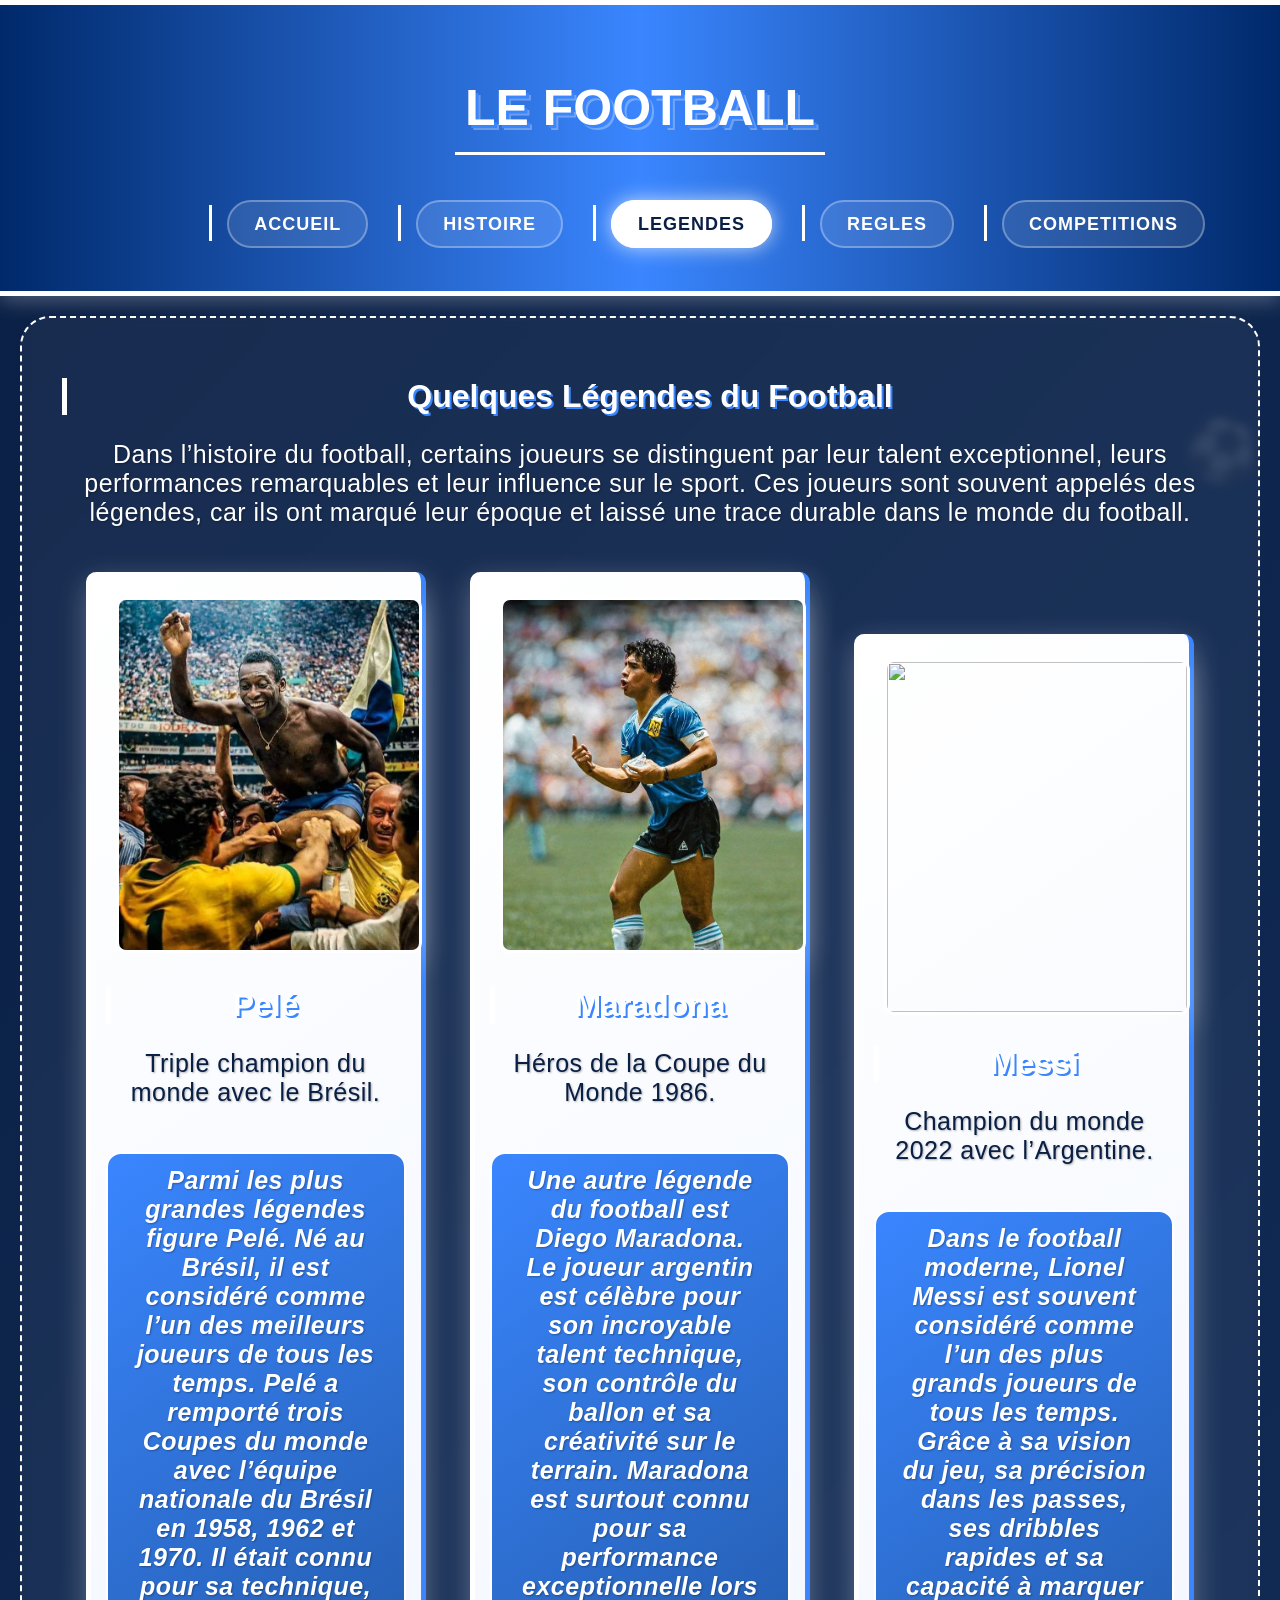
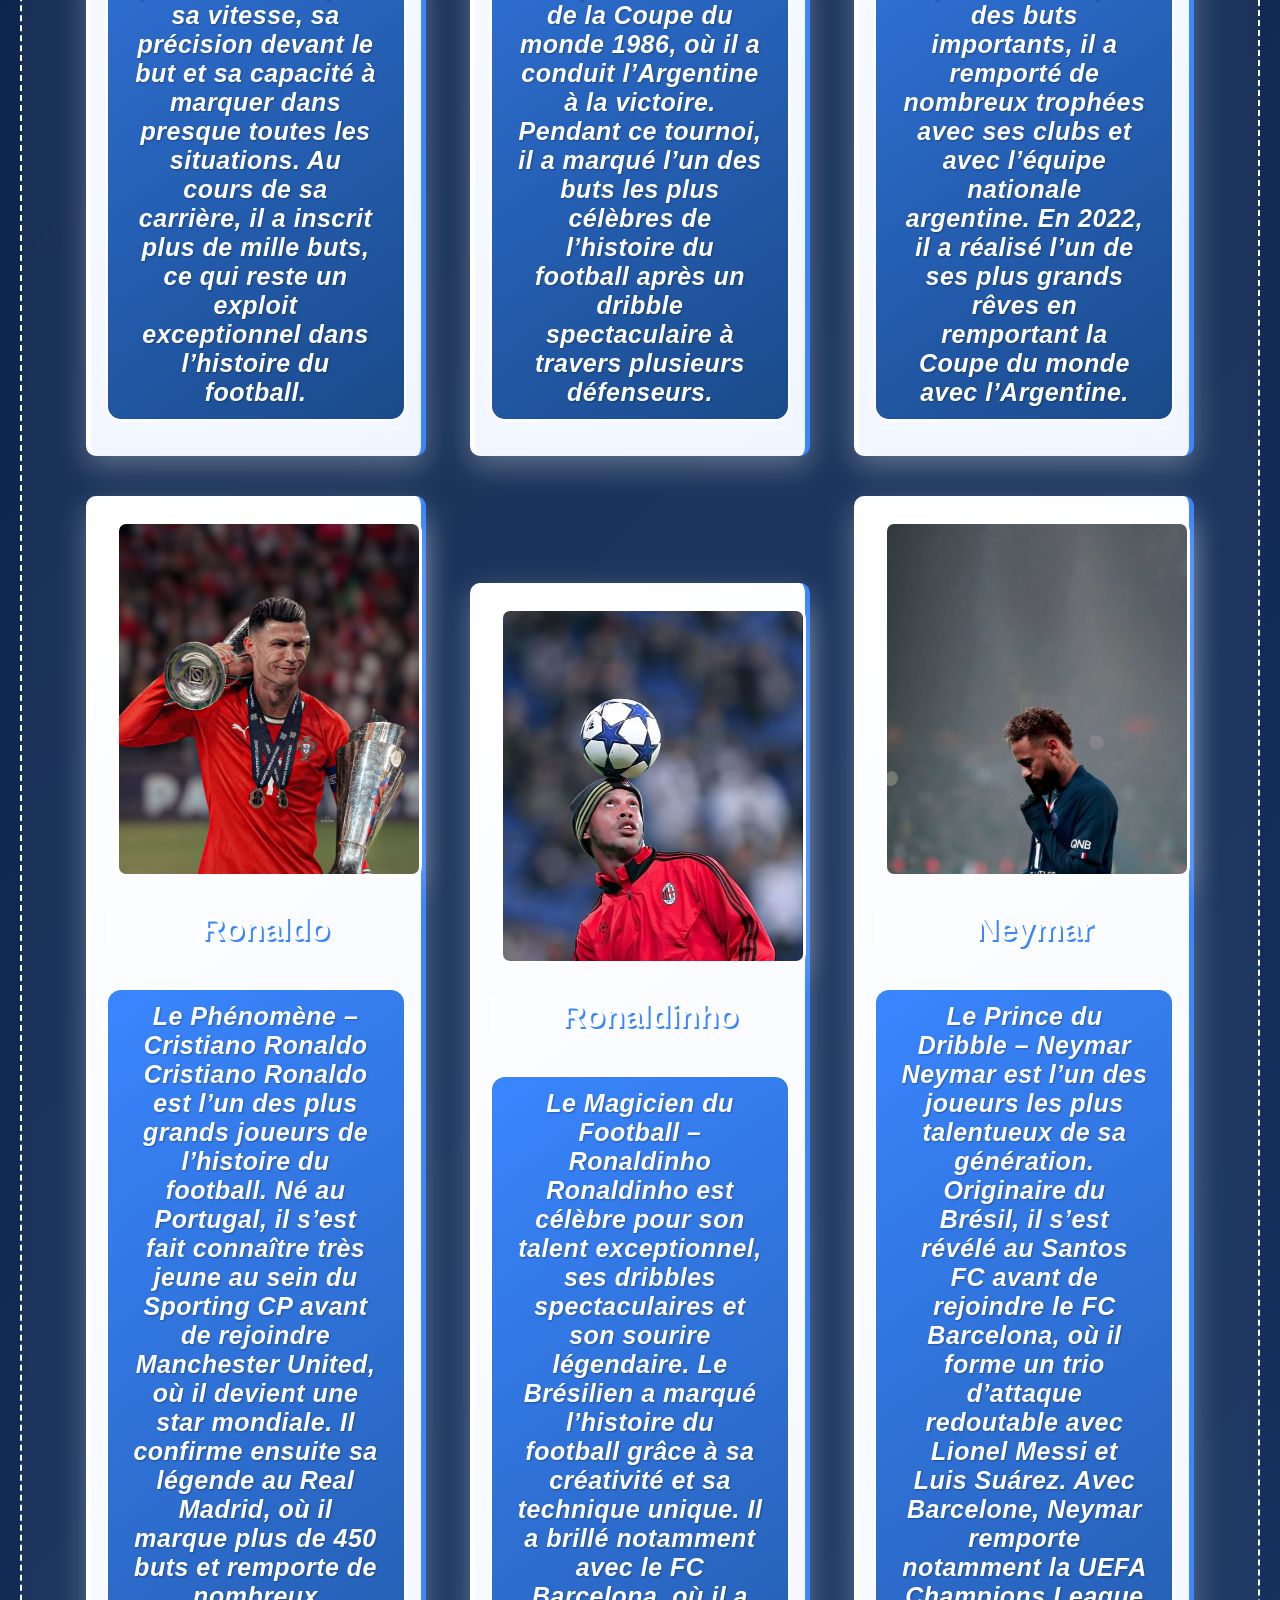
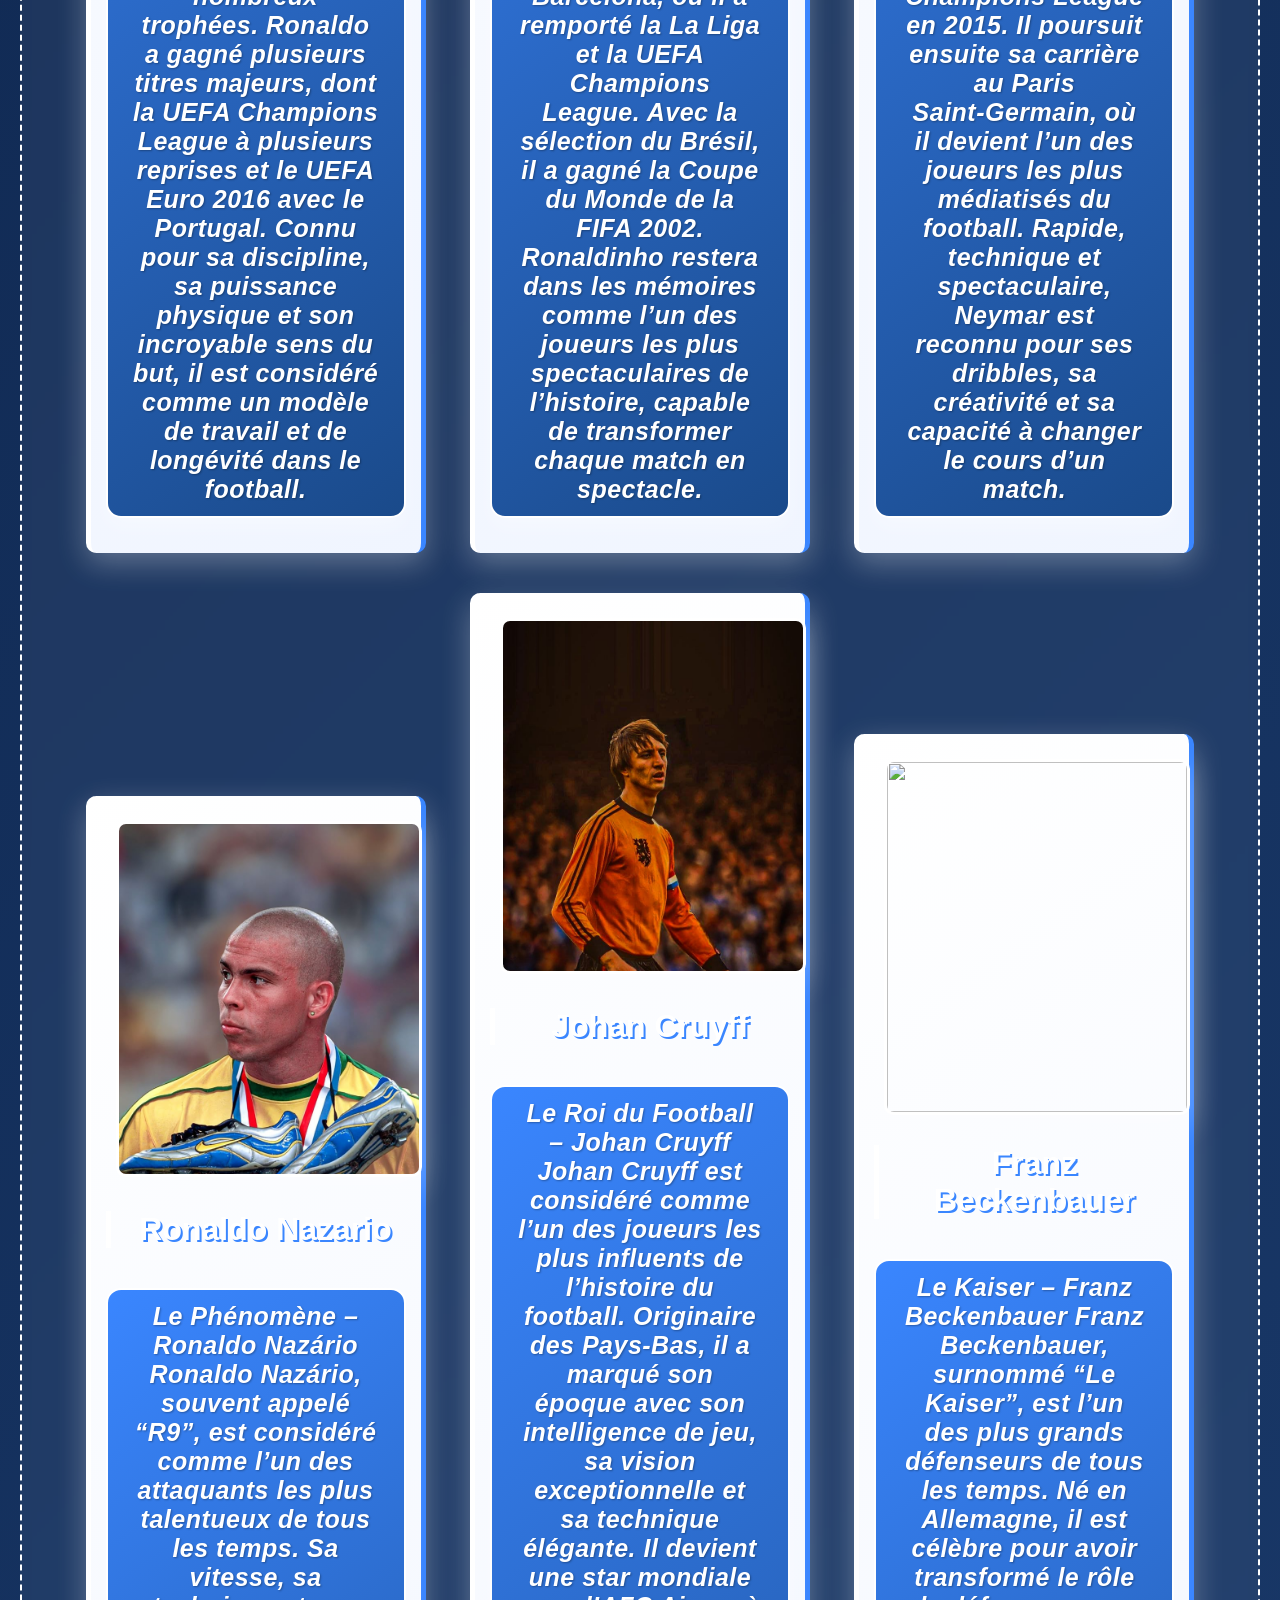
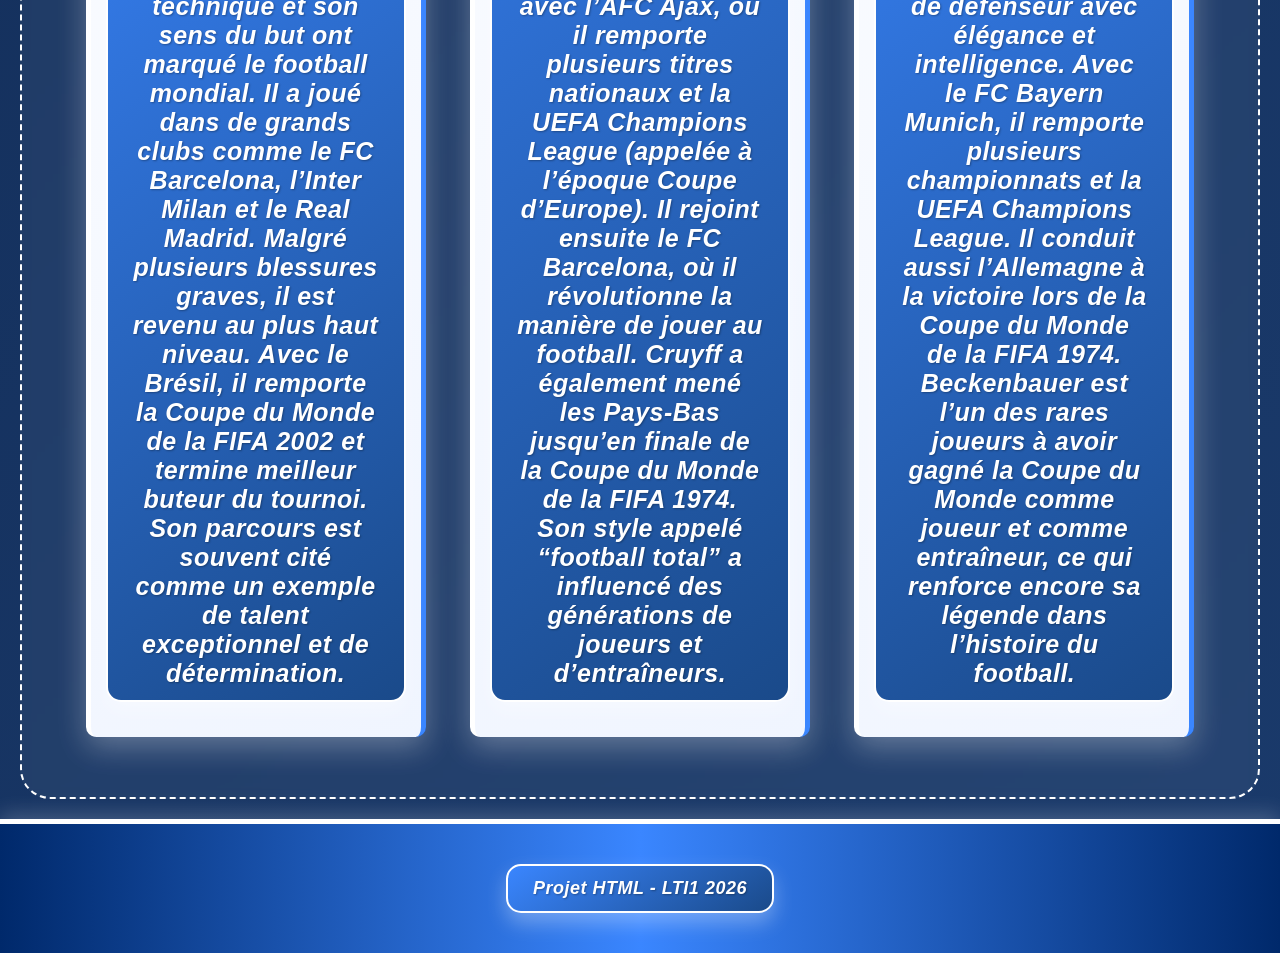
==== legendes.html @ 05b18f2e "Add files via upload" ====
<!DOCTYPE html>
<html lang="fr">
<head>
<meta charset="UTF-8">
<title> </title>
<link rel="stylesheet" href="style.css">
</head>
<body>

<header>
<h1>LE FOOTBALL </h1>
<nav>
<ul>
<li><a href="index.html">ACCUEIL</a></li>
<li><a href="histoire.html">HISTOIRE</a></li>
<li><a href="legendes.html" class="active">LEGENDES</a></li>
<li><a href="regles.html">REGLES</a></li>
<li><a href="COMPETITIONS.html">COMPETITIONS </a></li>
</ul>
</nav>
</header>

<section>
<!DOCTYPE html>
<html>
<head>
<style>

body{
font-family:Arial;
text-align:center;
}

h1{
font-size:50px;

}

.joueur{
width:300px;
margin:20px;
padding:15px;
border-radius:10px;
display:inline-block;
}
.joueur img{
width:100%;
height:350px;
object-fit:cover;
}
img{
width:100%;
border-radius:10px;
}

</style>
</head>

<body>

<h2>Quelques Légendes du Football </h2>
<p>Dans l’histoire du football, certains joueurs se distinguent par leur talent exceptionnel, leurs performances remarquables et leur influence sur le sport. Ces joueurs sont souvent appelés des légendes, car ils ont marqué leur époque et laissé une trace durable dans le monde du football.</p>

<div class="joueur">
<img src="Pele.jpg">
<h2>Pelé</h2>
<p>Triple champion du monde avec le Brésil.</p>
<p> Parmi les plus grandes légendes figure Pelé. Né au Brésil, il est considéré comme l’un des meilleurs joueurs de tous les temps. Pelé a remporté trois Coupes du monde avec l’équipe nationale du Brésil en 1958, 1962 et 1970. Il était connu pour sa technique, sa vitesse, sa précision devant le but et sa capacité à marquer dans presque toutes les situations. Au cours de sa carrière, il a inscrit plus de mille buts, ce qui reste un exploit exceptionnel dans l’histoire du football.</p>
</div>

<div class="joueur">
<img src="téléchargement (3).jpg">
<h2>Maradona</h2>
<p>Héros de la Coupe du Monde 1986.</p>
<p>Une autre légende du football est Diego Maradona. Le joueur argentin est célèbre pour son incroyable talent technique, son contrôle du ballon et sa créativité sur le terrain. Maradona est surtout connu pour sa performance exceptionnelle lors de la Coupe du monde 1986, où il a conduit l’Argentine à la victoire. Pendant ce tournoi, il a marqué l’un des buts les plus célèbres de l’histoire du football après un dribble spectaculaire à travers plusieurs défenseurs.</p>
</div>

<div class="joueur">
<img src="Messi wallpaper.jpg">
<h2>Messi</h2>
<p>Champion du monde 2022 avec l’Argentine.</p>
<p> Dans le football moderne, Lionel Messi est souvent considéré comme l’un des plus grands joueurs de tous les temps. Grâce à sa vision du jeu, sa précision dans les passes, ses dribbles rapides et sa capacité à marquer des buts importants, il a remporté de nombreux trophées avec ses clubs et avec l’équipe nationale argentine. En 2022, il a réalisé l’un de ses plus grands rêves en remportant la Coupe du monde avec l’Argentine.</p>
</div>
<div class="joueur"> 
<img src="Second UEFA Nations League for GOAT.jpg" alt="">
<h2> Ronaldo</h2>
<p> Le Phénomène – Cristiano Ronaldo

Cristiano Ronaldo est l’un des plus grands joueurs de l’histoire du football. Né au Portugal, il s’est fait connaître très jeune au sein du Sporting CP avant de rejoindre Manchester United, où il devient une star mondiale.
Il confirme ensuite sa légende au Real Madrid, où il marque plus de 450 buts et remporte de nombreux trophées.

Ronaldo a gagné plusieurs titres majeurs, dont la UEFA Champions League à plusieurs reprises et le UEFA Euro 2016 avec le Portugal. Connu pour sa discipline, sa puissance physique et son incroyable sens du but, il est considéré comme un modèle de travail et de longévité dans le football.</p>
</div>
<div class="joueur"> 
<img src="Ronaldinho.jpg" alt="">
<h2> Ronaldinho</h2>
<p>Le Magicien du Football – Ronaldinho

Ronaldinho est célèbre pour son talent exceptionnel, ses dribbles spectaculaires et son sourire légendaire. Le Brésilien a marqué l’histoire du football grâce à sa créativité et sa technique unique.

Il a brillé notamment avec le FC Barcelona, où il a remporté la La Liga et la UEFA Champions League. Avec la sélection du Brésil, il a gagné la Coupe du Monde de la FIFA 2002.

Ronaldinho restera dans les mémoires comme l’un des joueurs les plus spectaculaires de l’histoire, capable de transformer chaque match en spectacle. </p>
</div>
<div class="joueur"> 
<img src="Neymar Jr.jpg" alt="">
<h2> Neymar</h2>
<p> Le Prince du Dribble – Neymar

Neymar est l’un des joueurs les plus talentueux de sa génération. Originaire du Brésil, il s’est révélé au Santos FC avant de rejoindre le FC Barcelona, où il forme un trio d’attaque redoutable avec Lionel Messi et Luis Suárez.

Avec Barcelone, Neymar remporte notamment la UEFA Champions League en 2015. Il poursuit ensuite sa carrière au Paris Saint‑Germain, où il devient l’un des joueurs les plus médiatisés du football.

Rapide, technique et spectaculaire, Neymar est reconnu pour ses dribbles, sa créativité et sa capacité à changer le cours d’un match. </p>
</div>
<div class="joueur"> 
<img src="Ronaldo R9 World Cup wallpaper hd.jpg" alt="">
<h2> Ronaldo Nazario</h2>
<p>Le Phénomène – Ronaldo Nazário

Ronaldo Nazário, souvent appelé “R9”, est considéré comme l’un des attaquants les plus talentueux de tous les temps. Sa vitesse, sa technique et son sens du but ont marqué le football mondial.

Il a joué dans de grands clubs comme le FC Barcelona, l’Inter Milan et le Real Madrid. Malgré plusieurs blessures graves, il est revenu au plus haut niveau.

Avec le Brésil, il remporte la Coupe du Monde de la FIFA 2002 et termine meilleur buteur du tournoi. Son parcours est souvent cité comme un exemple de talent exceptionnel et de détermination. </p>
</div>
</div>
<div class="joueur"> 
<img src="🧠.jpg" alt="">
<h2>Johan Cruyff </h2>
<p>Le Roi du Football – Johan Cruyff

Johan Cruyff est considéré comme l’un des joueurs les plus influents de l’histoire du football. Originaire des Pays-Bas, il a marqué son époque avec son intelligence de jeu, sa vision exceptionnelle et sa technique élégante.

Il devient une star mondiale avec l’AFC Ajax, où il remporte plusieurs titres nationaux et la UEFA Champions League (appelée à l’époque Coupe d’Europe). Il rejoint ensuite le FC Barcelona, où il révolutionne la manière de jouer au football.

Cruyff a également mené les Pays-Bas jusqu’en finale de la Coupe du Monde de la FIFA 1974. Son style appelé “football total” a influencé des générations de joueurs et d’entraîneurs. </p>
</div>
</div>
<div class="joueur"> 
<img src="Franz Anton Beckenbauer - defender.jpg" alt="">
<h2>Franz Beckenbauer</h2>
<p>Le Kaiser – Franz Beckenbauer

Franz Beckenbauer, surnommé “Le Kaiser”, est l’un des plus grands défenseurs de tous les temps. Né en Allemagne, il est célèbre pour avoir transformé le rôle de défenseur avec élégance et intelligence.

Avec le FC Bayern Munich, il remporte plusieurs championnats et la UEFA Champions League. Il conduit aussi l’Allemagne à la victoire lors de la Coupe du Monde de la FIFA 1974.

Beckenbauer est l’un des rares joueurs à avoir gagné la Coupe du Monde comme joueur et comme entraîneur, ce qui renforce encore sa légende dans l’histoire du football. </p>
</div>

</body>
</html>


</section>

<footer>
<p>Projet HTML - LTI1 2026</p>
</footer>

</body>
</html>
---- style.css ----
/* Style général du site */
body{
background:linear-gradient(135deg, #0a1f44 0%, #1a3a6b 100%);
margin:0;
font-family:'Poppins', Arial, Helvetica, sans-serif;
color:white;
}

/* Paragraphes */
p{
font-size:25px;
color:#ffffff;
font-weight:400;
letter-spacing:0.5px;
text-shadow:1px 1px 2px rgba(0,0,0,0.3);
}

/* Titres */
h1{
font-size:40px;
color:#ffffff;
text-align:center;
padding:10px;
text-transform:uppercase;
font-weight:800;
text-shadow:3px 3px 0px #3a86ff, 5px 5px 0px rgba(255,255,255,0.3);
border-bottom:3px solid #ffffff;
display:inline-block;
padding-bottom:15px;
margin-bottom:30px;
}

h2{
color:#ffffff;
font-size:32px;
font-weight:700;
border-left:5px solid #ffffff;
padding-left:15px;
margin:20px 0;
text-shadow:2px 2px 0px #3a86ff;
text-align: center;
}

/* Image de fond */
.Some{
background-repeat:no-repeat;
background-size:cover;
background-position:center;
border:3px solid #ffffff;
border-radius:15px;
box-shadow:0 10px 30px rgba(255,255,255,0.2);
}

/* Style joueur */
.joueur{
background:linear-gradient(145deg, #ffffff, #f0f5ff);
color:#0a1f44;
padding:20px;
border-radius:0 20px 20px 20px ;
box-shadow:0 10px 30px rgba(255,255,255,0.3);
border-left:5px solid #ffffff;
border-right:5px solid #3a86ff;
transition:all 0.3s ease;
margin-left: auto;
}

.joueur:hover{
box-shadow:0 15px 40px rgba(255,255,255,0.4);
transform:translateY(-5px);
}

.joueur p{
color:#0a1f44;
font-weight:500;
margin-left: auto;
}

/* Header */
header{
background:linear-gradient(90deg, #00296b, #3a86ff, #00296b);
padding:30px;
text-align:center;
box-shadow:0 4px 20px rgba(255,255,255,0.3);
border-bottom:5px solid #ffffff;
border-top:5px solid #ffffff;
}

/* Navigation */
nav ul{
list-style:none;
padding:0;
display:flex;
justify-content:flex-end;
flex-wrap:wrap;
margin-right:30px;
}

nav ul li{
display:inline-block;
margin:0 15px;
text-align:center;
}

nav a{
text-decoration:none;
color:white;
font-weight:bold;
padding:12px 25px;
transition:all 0.3s ease;
border-radius:30px;
background-color:rgba(255,255,255,0.1);
border:2px solid rgba(255,255,255,0.3);
font-size:18px;
letter-spacing:1px;
backdrop-filter:blur(5px);
}

/* Effet menu */


/* Page active */
.active{
background-color:#ffffff;
color:#0a1f44;
font-weight:bold;
border:2px solid #ffffff;
box-shadow:0 0 20px rgba(255,255,255,0.7);
}

/* Sections */
section{
padding:40px;
text-align:center;
border:2px dashed #ffffff;
border-radius:30px;
margin:20px;
background-color:rgba(255,255,255,0.05);
backdrop-filter:blur(5px);
}

/* Images générales */
img{
width:100%;
max-width:500px;
height:100%;
object-fit:cover;
margin:10px;
border-radius:20px;
box-shadow:0 10px 30px rgba(255,255,255,0.3);
transition:all 0.4s ease;
border:3px solid #ffffff;
}
img:hover{
transform:scale(1.08) rotate(1deg);
border:3px solid #ffffff;
box-shadow:0 20px 40px rgba(255,255,255,0.5);
}

/* Section histoire */
.histoire .contenu{
display:flex;
gap:30px;
align-items:flex-start;
justify-content:center;
flex-wrap:wrap;
}

.histoire .images{
display:flex;
flex-direction:column;
gap:15px;
}

.histoire .images img{
width:350px;
height:auto;
border:3px solid #ffffff;
}

.histoire .images img:hover{
border:3px solid #ffffff;
box-shadow:0 15px 35px rgba(255,255,255,0.5);
}

/* Texte histoire */
.histoire .texte{
max-width:800px;
line-height:1.8;
text-align:left;
padding:25px;
font-size:18px;
border:2px solid #ffffff;
border-radius:20px;
background-color:rgba(255,255,255,0.1);
backdrop-filter:blur(5px);
}

.histoire .texte p{
color:#ffffff;
margin-bottom:15px;
}
.competition{
background:linear-gradient(145deg,#ffffff,#f0f5ff);
color:#0a1f44;
padding:20px;
border-radius:20px;
box-shadow:0 10px 30px rgba(255,255,255,0.3);
margin:20px;
}
/* Vidéos */
iframe, video{
margin-top:20px;
border-radius:20px;
max-width:100%;
box-shadow:0 10px 30px rgba(255,255,255,0.3);
transition:all 0.4s ease;
}

iframe:hover, video:hover{
transform:scale(1.02);
box-shadow:0 20px 40px rgba(255,255,255,0.5);
}

/* Vidéo en arrière-plan */
#video-background{
background-repeat: no-repeat;
position:fixed;
top:0;
left:0;
width:100%;
height:100%;
overflow:hidden;
z-index:-1; 
}

#video-background video{
width:100%;
height:100%;
object-fit:cover;
border:none;
box-shadow:none;
filter:brightness(0.6) saturate(1.2);
}

#video-background::after{
content:'';
position:absolute;
top:0;
left:0;
width:100%;
height:100%;
background:linear-gradient(135deg, rgba(10,31,68,0.4), rgba(58,134,255,0.2));
pointer-events:none;
}

/* Footer */
footer{
background:linear-gradient(90deg, #00296b, #3a86ff, #00296b);
color:white;
text-align:center;
padding:20px;
margin-top:10px;
border-top:5px solid #ffffff;
border-bottom:5px solid #ffffff;
box-shadow:0 -5px 20px rgba(255,255,255,0.2);
}

footer p{
font-size:18px;
color:white;
font-weight:500;
text-shadow:1px 1px 2px rgba(0,0,0,0.3);
}

/* Style pour les textes importants */
strong, b{
color:#ffffff;
font-size:1.1em;
text-shadow:0 0 10px rgba(255,255,255,0.5);
}

/* Style pour les liens */
a{
color:#ffffff;
text-decoration:none;
border-bottom:2px solid rgba(255,255,255,0.3);
transition:all 0.3s ease;
}

a:hover{
color:#ffffff;
border-bottom:2px solid #ffffff;
text-shadow:0 0 10px white;
}

/* Style pour les listes */
ul, ol{
color:#ffffff;
font-size:20px;
line-height:1.8;
}

li{
margin:10px 0;
border-left:3px solid #ffffff;
padding-left:15px;
}

/* Style pour la signature ASUS Vivobook */
.texte:last-child, p:last-child{
font-style:italic;
color:#ffffff;
font-weight:bold;
text-align:center;
border:2px solid #ffffff;
border-radius:15px;
padding:12px 25px;
display:inline-block;
margin:20px auto;
background:linear-gradient(145deg, #3a86ff, #1a4a8a);
box-shadow:0 10px 20px rgba(255,255,255,0.3);
}

/* Éléments décoratifs blancs */
header::after{
content:'⚽';
position:absolute;
font-size:60px;
color:rgba(255,255,255,0.1);
right:20px;
top:50%;
transform:translateY(-50%);
animation:floatBall 6s ease-in-out infinite;
}

@keyframes floatBall{
0%,100%{transform:translateY(-50%) rotate(0deg);}
50%{transform:translateY(-60%) rotate(10deg);}
}

/* Responsive design */
@media (max-width:768px){
h1{font-size:32px;}
h2{font-size:24px;}
p{font-size:20px;}
section{padding:20px;margin:10px;}
nav ul{justify-content:center;}
nav ul li{margin:5px;}
nav a{padding:8px 15px;font-size:14px;}
}
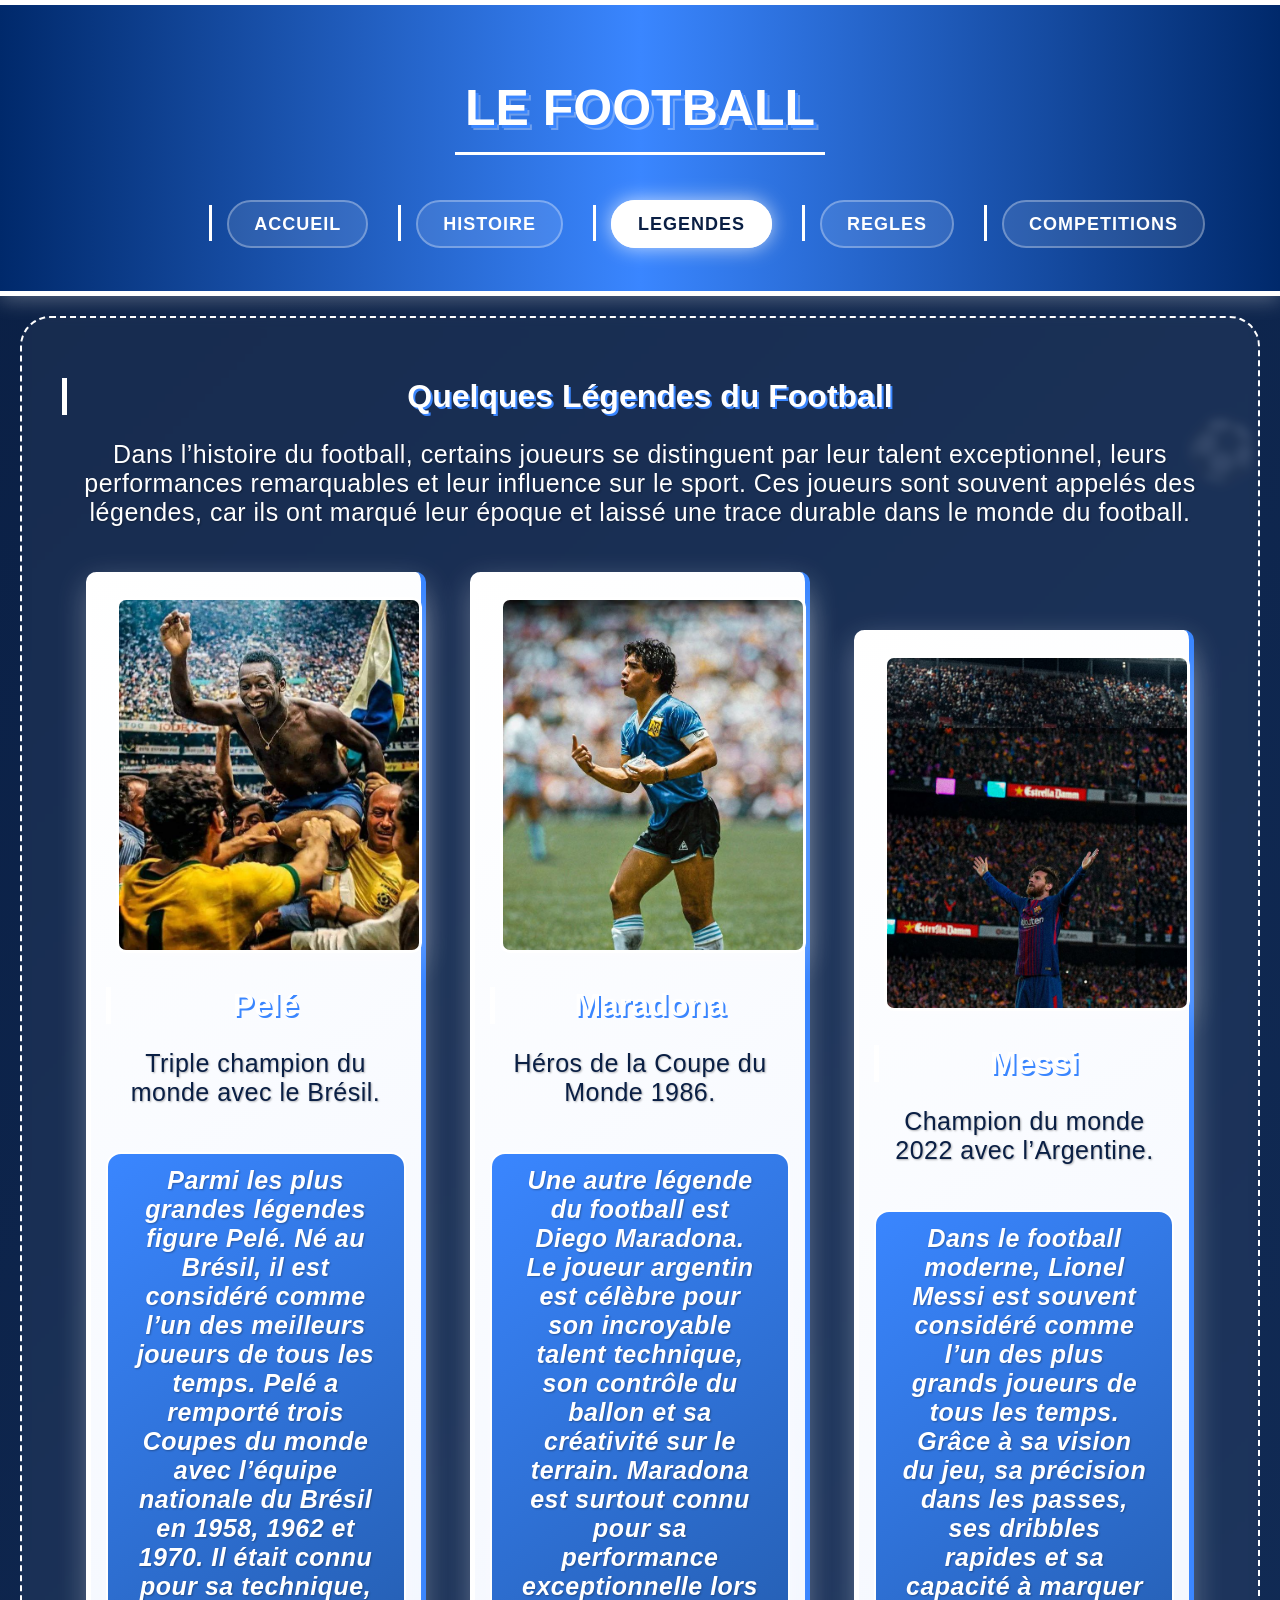
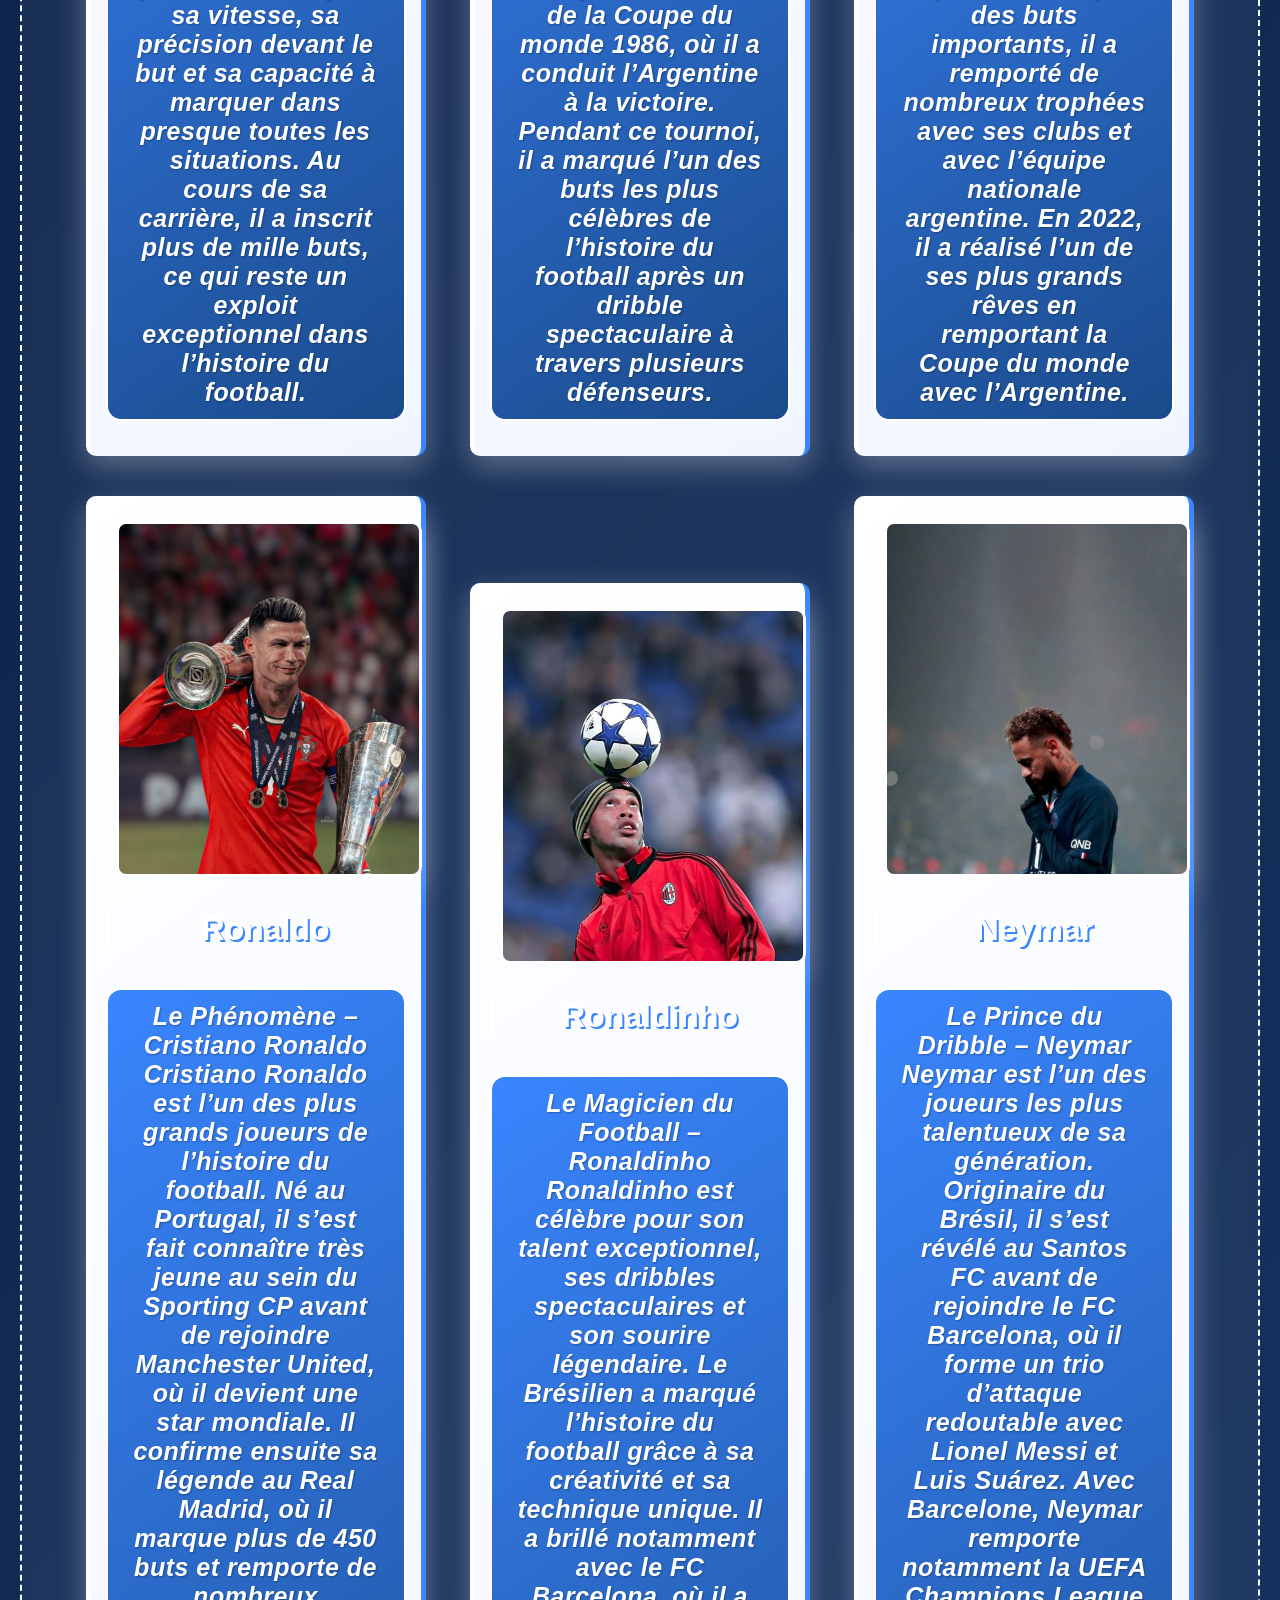
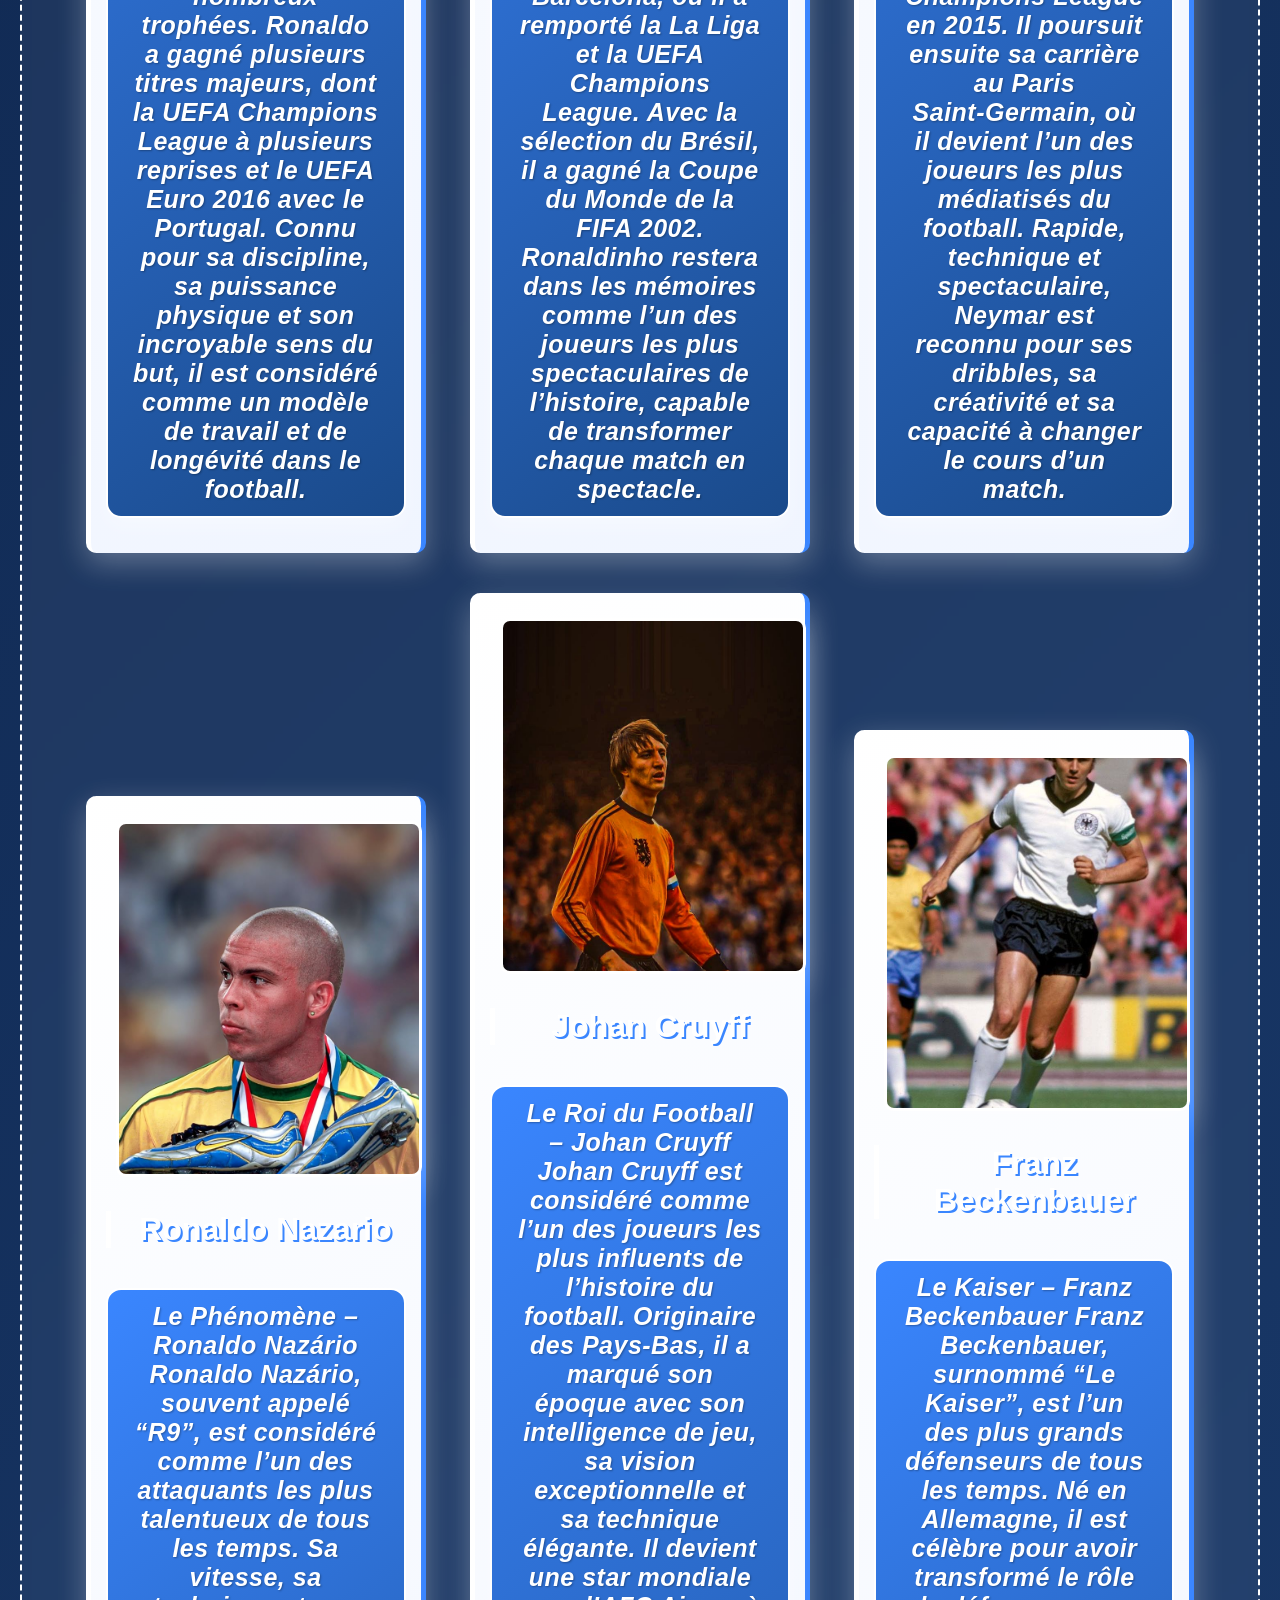
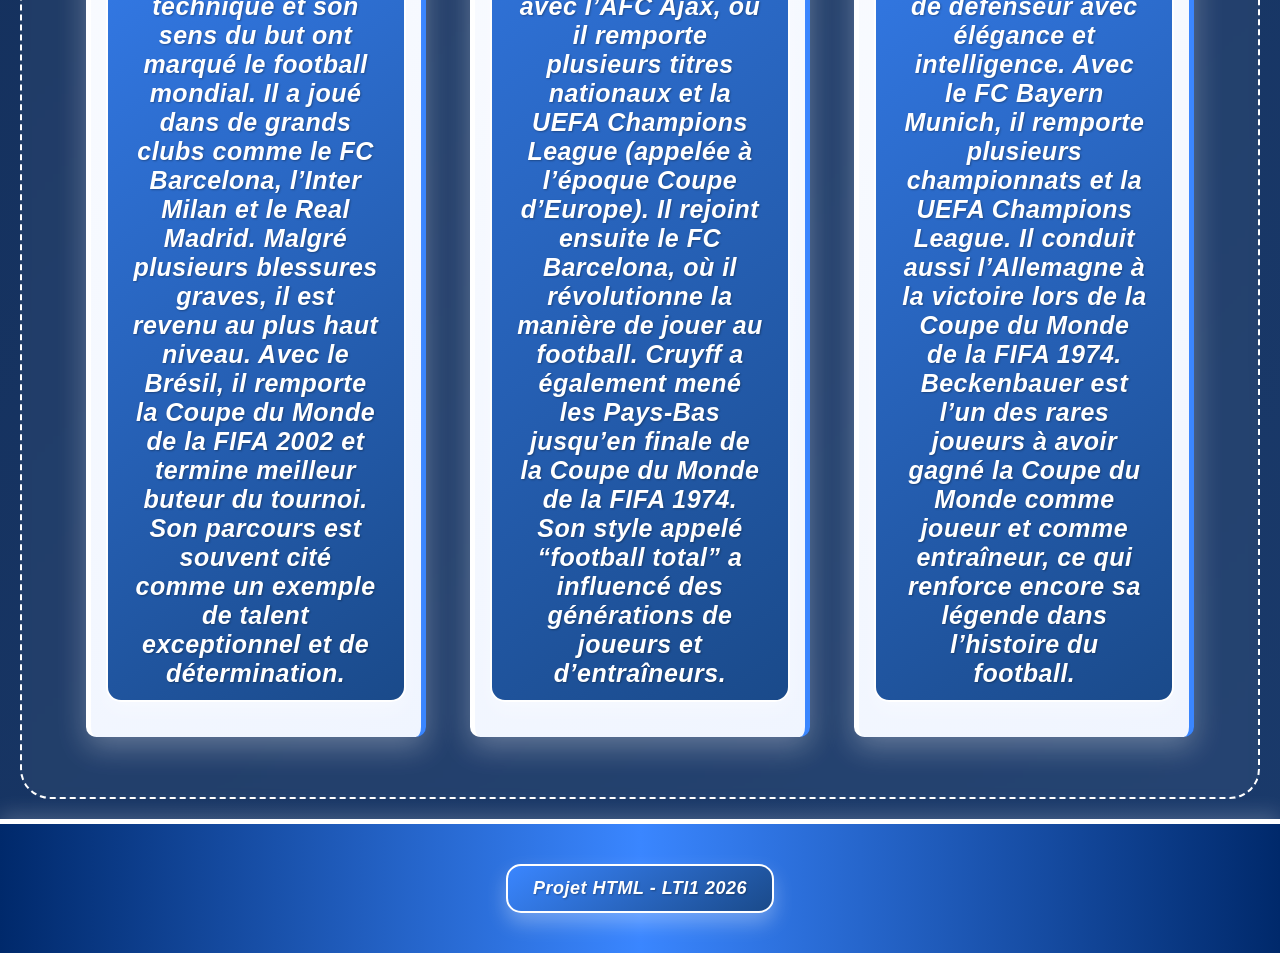
==== commit 4337681f: "Update legendes.html" ====
--- a/legendes.html
+++ b/legendes.html
@@ -76,7 +76,7 @@
 </div>
 
 <div class="joueur">
-<img src="Messi wallpaper.jpg">
+<img src="Messi wallpaper (1).jpg">
 <h2>Messi</h2>
 <p>Champion du monde 2022 avec l’Argentine.</p>
 <p> Dans le football moderne, Lionel Messi est souvent considéré comme l’un des plus grands joueurs de tous les temps. Grâce à sa vision du jeu, sa précision dans les passes, ses dribbles rapides et sa capacité à marquer des buts importants, il a remporté de nombreux trophées avec ses clubs et avec l’équipe nationale argentine. En 2022, il a réalisé l’un de ses plus grands rêves en remportant la Coupe du monde avec l’Argentine.</p>
@@ -160,4 +160,4 @@
 </footer>
 
 </body>
-</html>+</html>
